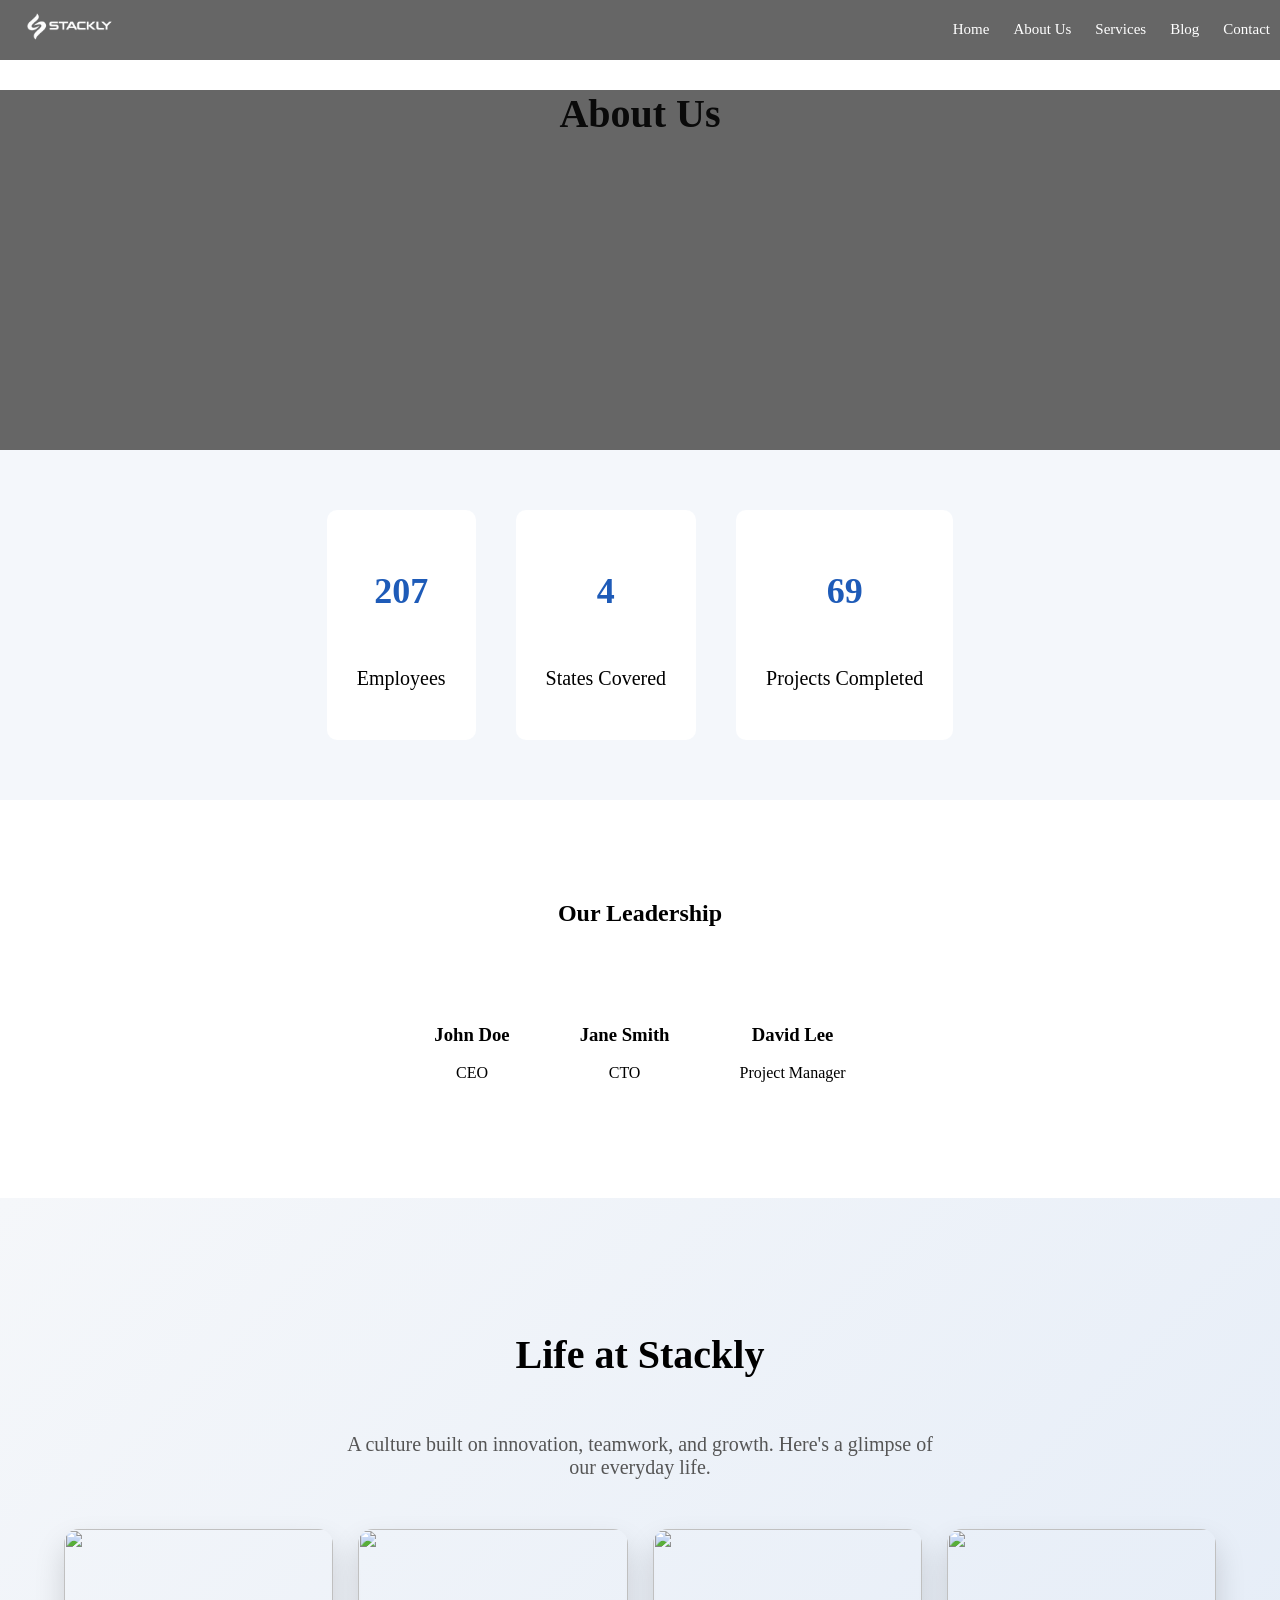
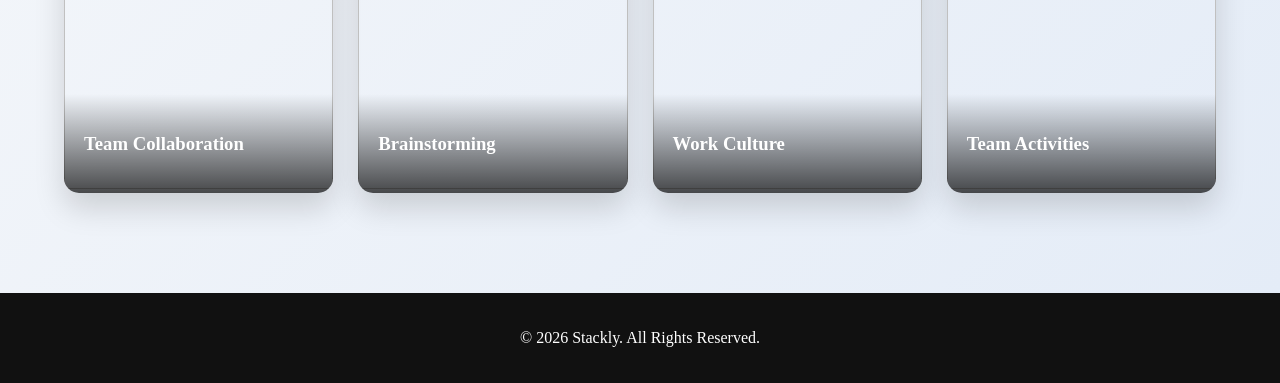
==== about.html @ 76c03afe "first commit" ====
<!DOCTYPE html>
<html lang="en">
<head>
  <meta charset="UTF-8">
  <meta name="viewport" content="width=device-width, initial-scale=1.0">
  <title>About Us - Stackly</title>

  <link rel="stylesheet" href="style.css">

  <!-- Font Awesome -->
  <link rel="stylesheet" href="https://cdnjs.cloudflare.com/ajax/libs/font-awesome/6.5.0/css/all.min.css">
</head>

<body>

<!-- NAVBAR (SAME AS HOME) -->
<section class="sub-header">
  <nav>
    <a href="index.html"><img src="ChatGPT Image Apr 21, 2026, 11_18_42 AM.png"></a>

    <div class="nav-links">
      <ul>
        <li><a href="index.html">Home</a></li>
        <li><a href="about.html" class="active">About Us</a></li>
        <li><a href="services.html">Services</a></li>
        <li><a href="blog.html">Blog</a></li>
        <li><a href="contact.html">Contact</a></li>
      </ul>
    </div>
  </nav>
   <h1>About Us</h1>

 
</section>


<!-- ABOUT CONTENT -->
 <!-- STATS SECTION -->
<section class="about-stats-section">
  <div class="container stats-grid">
    

    <div class="stat-box">
      <h2 class="counter" data-target="300">0</h2>
      <p>Employees</p>
    </div>

    <div class="stat-box">
      <h2 class="counter" data-target="5">0</h2>
      <p>States Covered</p>
    </div>

    <div class="stat-box">
      <h2 class="counter" data-target="100">0</h2>
      <p>Projects Completed</p>
    </div>

  </div>
</section>

<!-- TEAM SECTION -->
<section class="team-section">
  <h2>Our Leadership</h2>

  <div class="team-grid">

    <div class="team-card">
      <img src="https://picsum.photos/200" alt="">
      <h3>John Doe</h3>
      <p>CEO</p>
    </div>

    <div class="team-card">
      <img src="https://picsum.photos/201" alt="">
      <h3>Jane Smith</h3>
      <p>CTO</p>
    </div>

    <div class="team-card">
      <img src="https://picsum.photos/202" alt="">
      <h3>David Lee</h3>
      <p>Project Manager</p>
    </div>

  </div>
</section>
<!-- PREMIUM LIFE AT STACKLY -->
<section class="life-section">
  <div class="container">

    <h2 class="animate">Life at Stackly</h2>
    <p class="life-subtext animate">
      A culture built on innovation, teamwork, and growth. Here's a glimpse of our everyday life.
    </p>

    <div class="life-gallery">

      <div class="life-card animate">
        <img src="https://images.unsplash.com/photo-1521737604893-d14cc237f11d" onclick="openLightbox(this)">
        <div class="overlay">
          <h3>Team Collaboration</h3>
        </div>
      </div>

      <div class="life-card animate">
        <img src="https://images.unsplash.com/photo-1552664730-d307ca884978" onclick="openLightbox(this)">
        <div class="overlay">
          <h3>Brainstorming</h3>
        </div>
      </div>

      <div class="life-card animate">
        <img src="https://images.unsplash.com/photo-1519389950473-47ba0277781c" onclick="openLightbox(this)">
        <div class="overlay">
          <h3>Work Culture</h3>
        </div>
      </div>

      <div class="life-card animate">
        <img src="https://images.unsplash.com/photo-1522202176988-66273c2fd55f" onclick="openLightbox(this)">
        <div class="overlay">
          <h3>Team Activities</h3>
        </div>
      </div>

    </div>

  </div>
</section>

<!-- LIGHTBOX -->
<div id="lightbox">
  <span onclick="closeLightbox()">×</span>
  <img id="lightbox-img">
</div>


<!-- FOOTER -->
<section class="footer">
  <p>© 2026 Stackly. All Rights Reserved.</p>
</section>

<script src="script.js"></script>

</body>
</html>
---- style.css ----
body{
 margin: 0;
 padding: 0;
overflow-x: hidden;
}

.header{
    height: 100vh;
    width: 100%;
    background-image: url(https://images.unsplash.com/photo-1762163516269-3c143e04175c?w=600&auto=format&fit=crop&q=60&ixlib=rb-4.1.0&ixid=M3wxMjA3fDB8MHxzZWFyY2h8MTh8fGl0JTIwc29sdXRpb25zfGVufDB8fDB8fHww);
    background-position: center;
    background-size: cover;
   
  padding-top: 80px; /* adjust based on navbar height */
}
    /* position: sticky; */

nav {
  position: fixed;
  top: 0;
  left: 0;
  width: 100%;
  z-index: 1000;

  display: flex;
  justify-content: space-between;
  align-items: center;

  padding: 15px 0%;   /* smaller */
  height: 30px;       /* fixed medium height */

  background: rgba(0, 0, 0, 0.6);
  backdrop-filter: blur(10px);
}
 
nav img{
    width: 140px;
}
.nav-links {
  display: flex;
  justify-content: flex-end;
}


.nav-links ul li {
    list-style: none;
    display: inline-block;
    padding: 5px 10px;
    /* position: sticky; */

}

.nav-links ul li a {
 color: white;
 text-decoration: none;
 font-size: 15px;
}
.nav-links ul li a {
  color: #fff;
}

.nav-links ul li::after{
    content: '';
    width: 0%;
    height:2px ;
    background: #f44336;
    display: block;
    margin: auto;
    transition: 0.5s;
}
.nav-links ul li:hover::after{
    width: 100%;

}
.text-box{
    width: 70%;
    color: white;
    position: absolute;
    top: 50%;
    left: 17%;
    transform: translate((-50%,-50%));
    text-align: center;
}
.text-box h1 {
    font-size: 55px;
}
.text-box p {
    margin: 10px 0 40px;
    font-size: 15px;
    color: white;
}
.hero-btn{
    display: inline-block;
    text-decoration: none;
    color: #fff;
    border: 1px solid white;
    padding: 12px 34px;
    font-size: 15px;
    background: transparent;
    position: relative;
    cursor: pointer;
}
.hero-btn:hover{
 border: 1px solid #b65f59 ;
 background: #a5996b;
 transition: 1s;
}
/* MOBILE NAVBAR */
@media (max-width: 768px) {

  nav {
    padding: 10px 20px;
  }

  nav img {
    width: 140px;
  }

  .nav-links {
    position: absolute;
    background: #111;
    height: 100vh;
    width: 200px;
    top: 0;
    right: -200px; /* hidden by default */
    text-align: left;
    z-index: 1000;
    transition: 0.5s;
  }

  .nav-links ul {
    padding: 30px;
  }

  .nav-links ul li {
    display: block;
    margin: 15px 0;
  }

  .nav-links ul li a {
    font-size: 16px;
    color: #fff;
  }

  /* Dark mode button fix */
  #darkModeToggle {
    margin-top: 10px;
  }
}
 



/* ---------------next part----------  */
/* SECTION */
.competencies {
  padding: 80px 0;
  background: #f5f7fa;
  text-align: center;
}

/* CONTAINER */
.container {
  width: 90%;
  margin: auto;
}

/* HEADING */
.competencies h2 {
  font-size: 36px;
  font-weight: 700;
  color: #222;
  margin-bottom: 50px;
}

.competencies h2 span {
  color: #1e5bb8;
}

/* GRID */
.card-wrapper {
  display: grid;
  grid-template-columns: repeat(6, 1fr);
  gap: 25px;
}

/* CARD */
.card {
  background: #8ea9bc;
  padding: 40px 20px;
  border-radius: 6px;
  text-align: center;
  transition: 0.3s;
  box-shadow: 0 4px 10px rgba(0,0,0,0.08);
}

/* ICON */
.card img {
  width: 80px;
  height: 80px;
  margin-bottom: 20px;
}

/* TEXT */
.card p {
  font-size: 16px;
  font-weight: 600;
  color: #333;
  line-height: 1.5;
}

/* HOVER EFFECT */
.card:hover {
  transform: translateY(-8px);
  background: #2b78a5;
}

.container p {
    margin-top: 55px;
    /* padding: 15px; */
    font-size: 20px;

}

.icon {
  width: 100px;
  height: 100px;
  background: #99c5dd;
  border-radius: 50%;
  display: flex;
  align-items: center;
  justify-content: center;
  margin: 0 auto 20px;
}

.icon i {
  font-size: 40px;
  color: #fff;
}


/*------------- Media---------- */

/* Large Tablets (≤1200px) */
@media (max-width: 1200px) {
  .card-wrapper {
    grid-template-columns: repeat(4, 1fr);
  }
}

/* Tablets (≤992px) */
@media (max-width: 992px) {
  .card-wrapper {
    grid-template-columns: repeat(3, 1fr);
  }

  .competencies h2 {
    font-size: 30px;
  }
}

/* Small Tablets / Large Phones (≤768px) */
@media (max-width: 768px) {
  .card-wrapper {
    grid-template-columns: repeat(2, 1fr);
  }

  .card {
    padding: 30px 15px;
  }

  .icon {
    width: 80px;
    height: 80px;
  }

  .icon i {
    font-size: 30px;
  }
}

/* Mobile (≤480px) */
@media (max-width: 480px) {
  .card-wrapper {
    grid-template-columns: 1fr;
  }

  .competencies {
    padding: 50px 0;
  }

  .competencies h2 {
    font-size: 24px;
  }

  .card p {
    font-size: 14px;
  }
}

/*-------- Topographical-------- */
  .topographical {
  padding: 80px 0;
  background: #f4f7fb;
  overflow-x: hidden; /* PREVENT RIGHT SPACE */
}

.topo-flex {
  display: flex;
  align-items: center;
  justify-content: space-between;
  gap: 40px;
}

/* LEFT TEXT */
.topo-text {
  flex: 1;
}

.topo-text h2 {
  font-size: 36px;
  margin-bottom: 20px;
}

.topo-text p {
  font-size: 16px;
  line-height: 1.7;
  margin-bottom: 15px;
}

/* RIGHT IMAGE */
.topo-image {
  flex: 1;
  display: flex;
  justify-content: center;
}

/* IMPORTANT FIX */
.topo-image img {
  width: 100%;
  max-width: 450px; /* LIMIT SIZE */
  height: auto;
  display: block;
  border-radius: 10px;
}


/* Tablet (≤992px) */
@media (max-width: 992px) {
  .topo-flex {
    flex-direction: column;
    text-align: center;
  }

  .topo-text {
    width: 100%;
  }

  .topo-image {
    width: 100%;
    height: 300px;
  }

  .topo-image img {
    width: 100%;
    height: 100%;
    object-fit: contain;
  }
}

/* Mobile (≤768px) */
@media (max-width: 768px) {
  .topographical {
    padding: 50px 0;
  }

  .topo-text h2 {
    font-size: 28px;
  }

  .topo-text p {
    font-size: 14px;
    line-height: 1.6;
  }

  .topo-image {
    height: 250px;
  }
}

/* Small Mobile (≤480px) */
@media (max-width: 480px) {
  .topo-text h2 {
    font-size: 24px;
  }
}


/* ///////////////// */

/* -------About us ----------css  */
/* SUB HEADER */

.sub-header {
  height: 40vh;
  background: linear-gradient(rgba(0,0,0,0.6), rgba(0,0,0,0.6)),
              url('images/banner.jpg');
  background-size: cover;
  color: #fff;
  text-align: center;
}

.sub-header h1 {

  color: #0a0a0a;
  margin-top: 90px;
  font-size: 40px;
}

/* ABOUT PAGE */
.about-page {
  padding: 80px 0;
}

.about-flex {
  display: flex;
  gap: 50px;
  align-items: center;
}

.about-text {
  flex: 1;
}

.about-text h2 {
  font-size: 32px;
  margin-bottom: 20px;
}

.about-text p {
  line-height: 1.8;
  margin-bottom: 15px;
}

.about-image {
  flex: 1;
}

.about-image img {
  width: 100%;
}

/* STATS */
.about-stats-section {
  padding: 60px 0;
  background: #f4f7fb;
  text-align: center;
}

.stats-grid {
  display: flex;
  justify-content: center;
  gap: 40px;
}

.stat-box {
  background: #fff;
  padding: 30px;
  border-radius: 10px;
  transition: 0.3s;
}

.stat-box:hover {
  transform: translateY(-10px);
}

.stat-box h2 {
  font-size: 36px;
  color: #1e5bb8;
}

/* TEAM */
.team-section {
  padding: 80px 0;
  text-align: center;
}

.team-grid {
  display: flex;
  justify-content: center;
  gap: 30px;
  margin-top: 40px;
}

.team-card {
  background: #fff;
  padding: 20px;
  border-radius: 10px;
  transition: 0.3s;
}

.team-card img {
  width: 120px;
  border-radius: 50%;
}

.team-card:hover {
  transform: translateY(-10px);
}
/* ===== DARK MODE FIX FOR ABOUT PAGE ===== */

.dark-mode .about-page,
.dark-mode .about-stats-section,
.dark-mode .team-section {
  background: #121212;
  color: #ffffff;
}

/* Cards */
.dark-mode .stat-box,
.dark-mode .team-card {
  background: #1e1e1e;
  color: #ffffff;
}

/* Text fix */
.dark-mode .about-text p,
.dark-mode .team-card p {
  color: #ccc;
}

/* Headings */
.dark-mode h1,
.dark-mode h2,
.dark-mode h3 {
  color: #ffffff;
}

/* ===== PREMIUM LIFE SECTION ===== */
.life-section {
  padding: 100px 0;
  background: linear-gradient(135deg, #f5f7fa, #e4ecf7);
  text-align: center;
}

.life-section h2 {
  font-size: 40px;
  margin-bottom: 10px;
}

.life-subtext {
  max-width: 600px;
  margin: auto;
  color: #555;
  margin-bottom: 50px;
}

/* GRID */
.life-gallery {
  display: grid;
  grid-template-columns: repeat(4, 1fr);
  gap: 25px;
}

/* CARD */
.life-card {
  position: relative;
  overflow: hidden;
  border-radius: 15px;
  cursor: pointer;
  box-shadow: 0 15px 30px rgba(0,0,0,0.15);
}

/* IMAGE */
.life-card img {
  width: 100%;
  height: 260px;
  object-fit: cover;
  transition: 0.5s ease;
}

/* HOVER ZOOM */
.life-card:hover img {
  transform: scale(1.15);
}

/* OVERLAY */
.overlay {
  position: absolute;
  bottom: 0;
  width: 100%;
  padding: 20px;
  background: linear-gradient(transparent, rgba(0,0,0,0.7));
  color: #fff;
  text-align: left;
}

/* LIGHTBOX */
#lightbox {
  position: fixed;
  top: 0;
  left: 0;
  width: 100%;
  height: 100%;
  background: rgba(0,0,0,0.9);
  display: none;
  justify-content: center;
  align-items: center;
  z-index: 999;
}

#lightbox img {
  max-width: 90%;
  max-height: 80%;
  border-radius: 10px;
}

#lightbox span {
  position: absolute;
  top: 30px;
  right: 40px;
  font-size: 40px;
  color: white;
  cursor: pointer;
}

/* RESPONSIVE */
@media (max-width: 992px) {
  .life-gallery {
    grid-template-columns: repeat(2, 1fr);
  }
}

@media (max-width: 576px) {
  .life-gallery {
    grid-template-columns: 1fr;
  }
}

/* DARK MODE */
.dark-mode .life-section {
  background: #121212;
}

.dark-mode .life-subtext {
  color: #ccc;
}

/* RESPONSIVE */
@media (max-width: 768px) {
  .stats-grid,
  .team-grid {
    flex-direction: column;
  }
}


/*------------- FOOTER ----------*/
.footer {
  background: #111;
  color: #fff;
  text-align: center;
  padding: 20px;
}
/* Tablet (≤992px) */
@media (max-width: 992px) {
  .about-flex {
    flex-direction: column;
    text-align: center;
  }

  .about-text {
    width: 100%;
  }

  .about-image {
    width: 100%;
  }

  .about-image img {
    width: 100%;
    height: auto;
  }
}

/* Mobile (≤768px) */
@media (max-width: 768px) {
  .about {
    padding: 50px 0;
  }

  .about-text h2 {
    font-size: 28px;
  }

  .about-text p {
    font-size: 14px;
    line-height: 1.6;
  }
}

/* Small Mobile (≤480px) */
@media (max-width: 480px) {
  .about-text h2 {
    font-size: 24px;
  }

  .about-text p {
    font-size: 13px;
  }
}


/* services */

/* SECTION BACKGROUND */
.services-advanced {
  padding: 100px 0;
  background: radial-gradient(circle at top, #1e3c72, #0f2027);
  color: #fff;
  text-align: center;
}

/* TITLES */
.section-title {
  font-size: 40px;
  margin-bottom: 10px;
}

.section-title span {
  color: #00e5ff;
}

.section-subtitle {
  margin-bottom: 60px;
  font-size: 16px;
  opacity: 0.8;
}

/* GRID */
.services-grid-advanced {
  display: grid;
  grid-template-columns: repeat(3, 1fr);
  gap: 30px;
}

/* CARD */
.service-box {
  background: rgba(255, 255, 255, 0.08);
  padding: 40px 25px;
  border-radius: 15px;
  position: relative;
  overflow: hidden;
  transition: 0.4s;
  backdrop-filter: blur(12px);
  box-shadow: 0 15px 35px rgba(0,0,0,0.3);
}

/* GLOW EFFECT */
.service-box::before {
  content: "";
  position: absolute;
  width: 150%;
  height: 150%;
  background: linear-gradient(45deg, transparent, rgba(0,229,255,0.3), transparent);
  top: -50%;
  left: -50%;
  transform: rotate(25deg);
  opacity: 0;
  transition: 0.5s;
}

/* HOVER EFFECT */
.service-box:hover::before {
  opacity: 1;
}

.service-box:hover {
  transform: translateY(-12px) scale(1.04);
}

/* ICON CIRCLE */
.icon-box {
  width: 80px;
  height: 80px;
  background: linear-gradient(135deg, #00e5ff, #0077ff);
  border-radius: 50%;
  display: flex;
  align-items: center;
  justify-content: center;
  margin: 0 auto 20px;
  box-shadow: 0 10px 25px rgba(0,229,255,0.4);
}

.icon-box i {
  font-size: 30px;
  color: #fff;
}

/* TEXT */
.service-box h3 {
  margin-bottom: 15px;
  font-size: 20px;
}

.service-box p {
  font-size: 14px;
  line-height: 1.6;
  opacity: 0.9;
}

.service-box:nth-child(1) { transition-delay: 0.1s; }
.service-box:nth-child(2) { transition-delay: 0.2s; }
.service-box:nth-child(3) { transition-delay: 0.3s; }
.service-box:nth-child(4) { transition-delay: 0.4s; }
.service-box:nth-child(5) { transition-delay: 0.5s; }
.service-box:nth-child(6) { transition-delay: 0.6s; }
/* Tablet (≤992px) */
@media (max-width: 992px) {

  .services-grid-advanced {
    grid-template-columns: repeat(2, 1fr);
    gap: 20px;
  }

  .service-box {
    padding: 30px 20px;
  }

  .section-title {
    font-size: 30px;
  }
}





/*---------- Contact ---------*/
/* MAIN GRID */
.contact-grid {
  display: grid;
  grid-template-columns: 1fr 1fr;
  gap: 40px;
  padding: 80px 0;
}

/* MAP */
.contact-map iframe {
  width: 100%;
  height: 500px;
  border: none;
  border-radius: 10px;
}

/* RIGHT SIDE */
.contact-right h2 {
  margin: 30px 0;
  font-size: 22px;
  text-align: center;
}

/* INFO CARDS */
.contact-cards {
  display: flex;
  gap: 20px;
  margin-bottom: 20px;
}

.info-card {
  flex: 1;
  background: #f4f4f4;
  padding: 25px;
  text-align: center;
  border-radius: 12px;
}

.info-card i {
  font-size: 24px;
  margin-bottom: 10px;
  color: #ff6fa5;
}

/* FORM */
.modern-form {
  display: grid;
  grid-template-columns: 1fr 1fr;
  gap: 20px;
}

/* LEFT INPUTS */
.form-left {
  display: flex;
  flex-direction: column;
  gap: 15px;
}

/* RIGHT TEXTAREA */
.form-right textarea {
  width: 100%;
  height: 100%;
  min-height: 150px;
  padding: 15px;
  border-radius: 25px;
  border: 1px solid #ccc;
}

/* INPUT STYLE */
.modern-form input {
  padding: 15px;
  border-radius: 25px;
  border: 1px solid #ccc;
}

/* BUTTON */
.modern-form button {
  grid-column: span 2;
  padding: 15px;
  border-radius: 25px;
  border: none;
  background: #2a5bd7;
  color: #fff;
  font-size: 16px;
  cursor: pointer;
}

.modern-form button:hover {
  background: #1d47b8;
}

/* SUCCESS MESSAGE */
#successMsg {
  color: green;
  text-align: center;
  margin-top: 10px;
}

@media (max-width: 992px) {
  .contact-grid {
    grid-template-columns: 1fr;
  }

  .modern-form {
    grid-template-columns: 1fr;
  }

  .modern-form button {
    grid-column: span 1;
  }
}


/* darkmode */
#darkModeToggle {
  background: none;
  border: none;
  font-size: 20px;
  cursor: pointer;
  margin-left: 15px;
}
.dark-mode h1,
.dark-mode h2,
.dark-mode h3,
.dark-mode p,
.dark-mode a {
  color: #ffffff;
}

/* Smooth transition */
body {
  transition: 0.3s;
}

/* DARK MODE */
.dark-mode {
  background: #121212;
  color: #ffffff;
}

/* Navbar */
.dark-mode nav {
  background: #0a0a0a !important;
}

/* Cards */
.dark-mode .card,
.dark-mode .service-box,
.dark-mode .info-card {
  background: #1e1e1e;
  color: #fff;
}

/* Sections */
.dark-mode .services-advanced,
.dark-mode .competencies,
.dark-mode .topographical {
  background: #121212;
}

/* Inputs */
.dark-mode input,
.dark-mode textarea {
  background: #1e1e1e;
  color: #fff;
  border: 1px solid #444;
}

/* Buttons */
.dark-mode button {
  background: #333;
  color: #fff;
}

 .empty-blog{
    display: flex;
    align-content: center;
    justify-content: center;
    /* font-size: 20px; */
    gap: 20px;
      background: #a8bad5;
      flex-direction: column;

 }

 /* TITLE */
.empty-blog h2 {
  font-size: 36px;
  color: #222;
}

/* TEXT */
.empty-blog p {
  color: #666;
}

/* BUTTON */
.home-btn {
  padding: 12px 25px;
  background: #1e5bb8;
  color: #fff;
  text-decoration: none;
  border-radius: 6px;
  transition: 0.3s;
}

.home-btn:hover {
  background: #163f85;
}


/* add animation */
/* INITIAL STATE */
 


/* fix for  */
/* INITIAL STATE */
.animate {
  opacity: 0;
  transform: translateY(40px);
  transition: all 0.6s ease;
}

/* SHOW */
.animate.show {
  opacity: 1;
  transform: translateY(0);
}


/* nav bar mobile support  */

@media (max-width: 768px) {

  nav {
    padding: 10px 20px;
    height: auto;
  }

  .nav-links ul {
    display: block;
  }

  .nav-links ul li {
    display: block;
    margin: 10px 0;
  }

  #darkModeToggle {
    display: block;
    margin-top: 15px;
  }
}

/* HERO TEXT (Very important) */

@media (max-width: 768px) {

  .text-box {
    width: 90%;
    left: 50%;
    transform: translate(-50%, -50%);
  }

  .text-box h1 {
    font-size: 28px;
  }

  .text-box p {
    font-size: 14px;
  }
}

/* TOPGRAPHICAL (Better stacking) */
@media (max-width: 768px) {

  .topo-flex {
    flex-direction: column;
    gap: 30px;
  }

  .topo-image img {
    max-width: 100%;
  }
}

/* SERVICES (Missing mobile support) */
@media (max-width: 768px) {

  .services-grid-advanced {
    grid-template-columns: 1fr;
  }

  .section-title {
    font-size: 26px;
  }

  .section-subtitle {
    font-size: 14px;
  }
}

/* FOOTER (IMPORTANT — you missed this) */
.footer-grid {
  display: grid;
  grid-template-columns: repeat(4, 1fr);
  gap: 30px;
}

.footer-col ul {
  list-style: none;
  padding: 0;
}

.footer-col ul li {
  margin: 8px 0;
}

.footer-col ul li a {
  color: #ccc;
  text-decoration: none;
}

/* Tablet */
@media (max-width: 992px) {
  .footer-grid {
    grid-template-columns: repeat(2, 1fr);
    text-align: center;
  }
}

/* Mobile */
@media (max-width: 576px) {
  .footer-grid {
    grid-template-columns: 1fr;
  }
}

/* ✅ 6. GENERAL SMALL SCREEN FIX (extra polish) */
@media (max-width: 480px) {

  .container {
    width: 95%;
  }

  h1, h2 {
    line-height: 1.3;
  }

  p {
    font-size: 14px;
  }
}

/* ADD CSS (Hamburger + Slide Menu) for mobile  */
/* HAMBURGER ICON */
#menuOpen {
  display: none;
  font-size: 24px;
  color: #fff;
  cursor: pointer;
}

/* CLOSE ICON */
#menuClose {
  display: none;
  font-size: 24px;
  color: #fff;
  cursor: pointer;
  position: absolute;
  top: 20px;
  right: 20px;
}

/* MOBILE */
@media (max-width: 768px) {

  #menuOpen {
    display: block;
  }

  #menuClose {
    display: block;
  }

  .nav-links {
    position: fixed;
    background: #111;
    height: 100vh;
    width: 250px;
    top: 0;
    right: -250px; /* hidden */
    transition: 0.4s ease;
    padding-top: 60px;
  }

  .nav-links ul {
    display: block;
    padding: 20px;
  }

  .nav-links ul li {
    margin: 15px 0;
  }
}
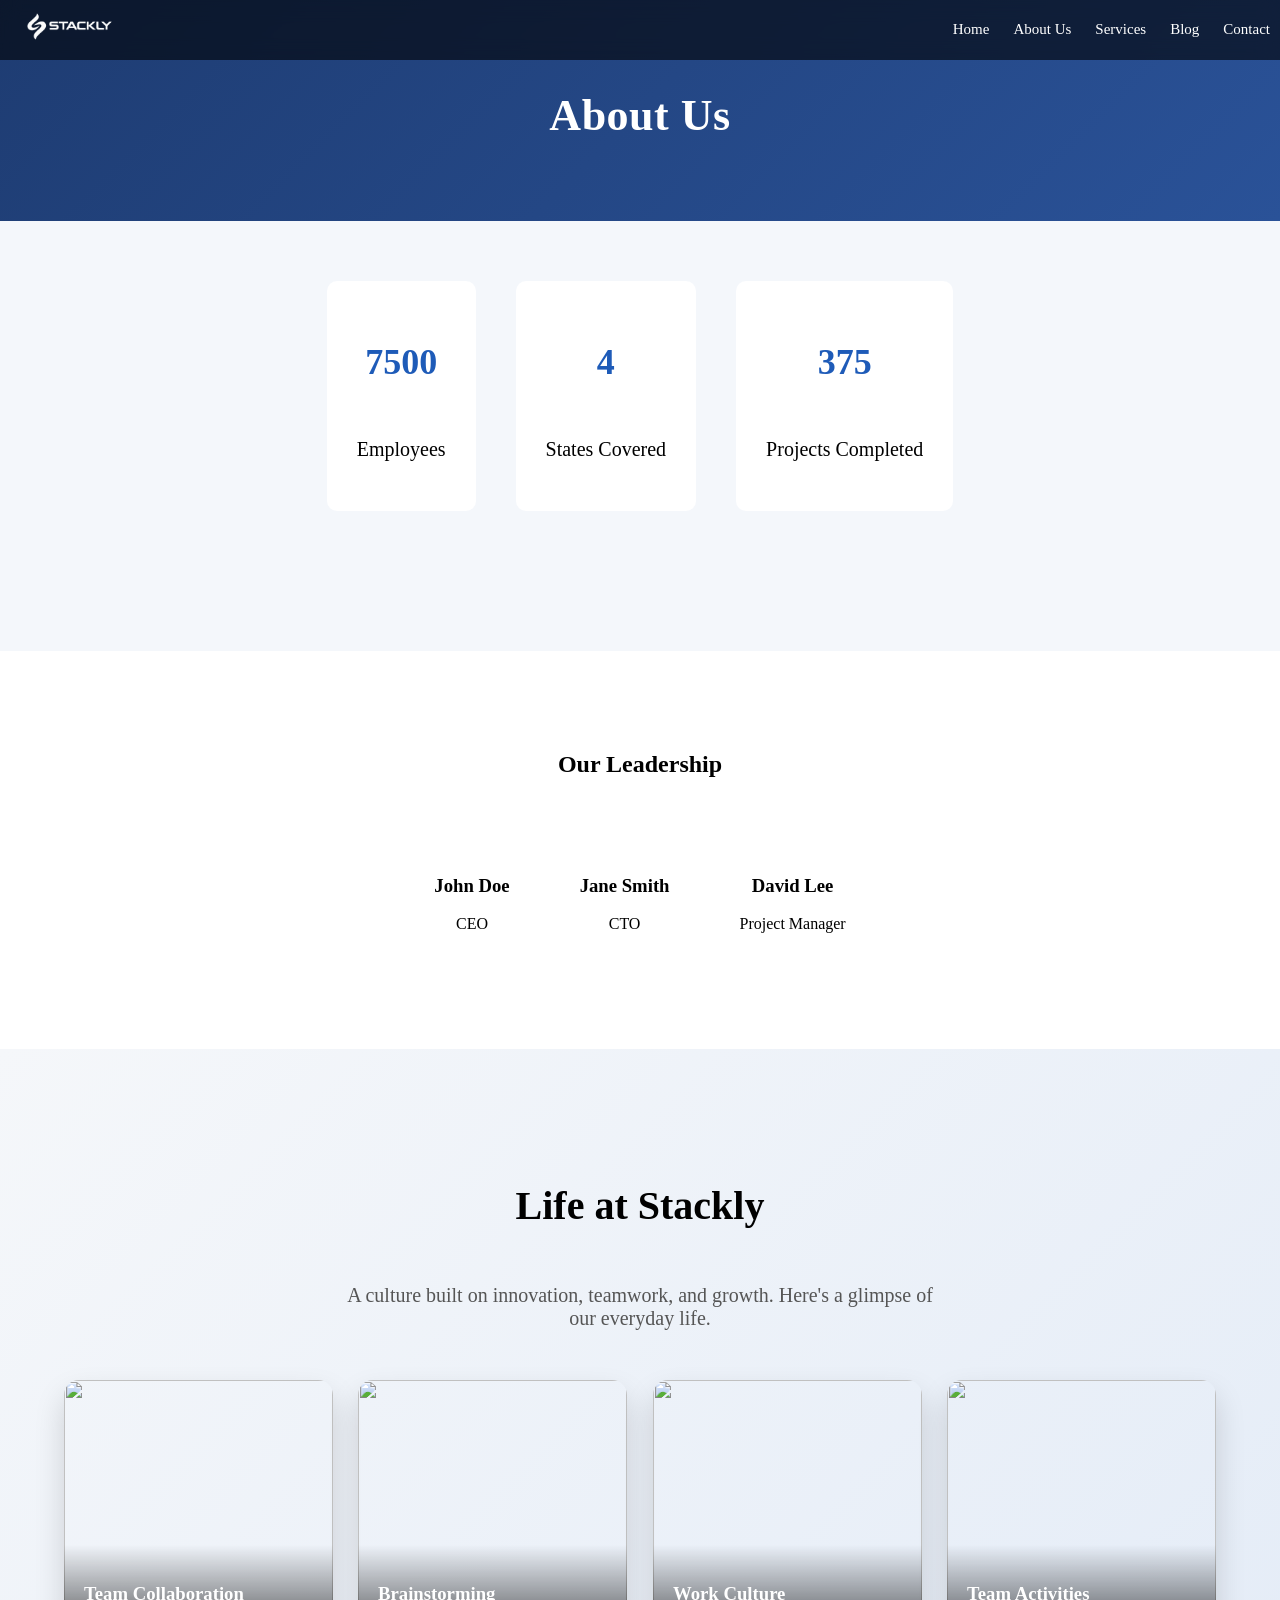
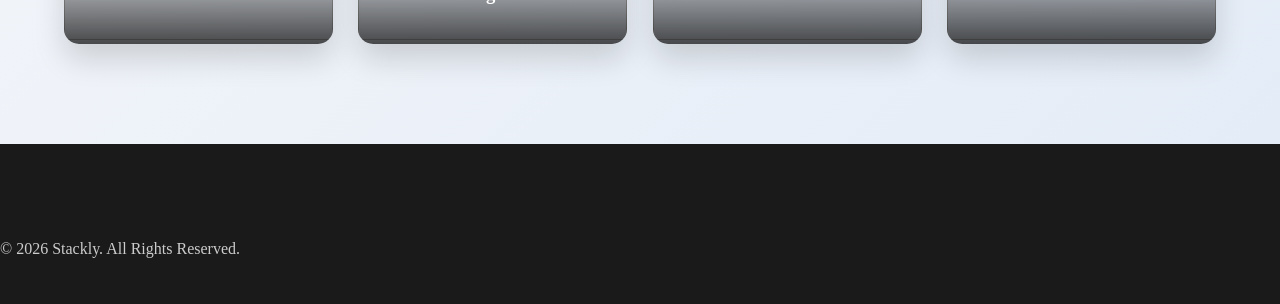
==== commit 63929dec: "Added new sections bug fix" ====
--- a/about.html
+++ b/about.html
@@ -9,28 +9,30 @@
 
   <!-- Font Awesome -->
   <link rel="stylesheet" href="https://cdnjs.cloudflare.com/ajax/libs/font-awesome/6.5.0/css/all.min.css">
+
+
 </head>
 
 <body>
 
-<!-- NAVBAR (SAME AS HOME) -->
-<section class="sub-header">
-  <nav>
-    <a href="index.html"><img src="ChatGPT Image Apr 21, 2026, 11_18_42 AM.png"></a>
+<nav>
+  <a href="index.html"><img src="logo.png" alt="Stackly IT Solutions Logo"></a>
 
-    <div class="nav-links">
-      <ul>
-        <li><a href="index.html">Home</a></li>
-        <li><a href="about.html" class="active">About Us</a></li>
-        <li><a href="services.html">Services</a></li>
-        <li><a href="blog.html">Blog</a></li>
-        <li><a href="contact.html">Contact</a></li>
-      </ul>
-    </div>
-  </nav>
-   <h1>About Us</h1>
+  <div class="nav-links">
+    <ul>
+      <li><a href="index.html">Home</a></li>
+      <li><a href="about.html" class="active">About Us</a></li>
+      <li><a href="services.html">Services</a></li>
+      <li><a href="blog.html">Blog</a></li>
+      <li><a href="contact.html">Contact</a></li>
+    </ul>
+  </div>
+</nav>
 
- 
+<section class="page-hero">
+  <div class="container">
+    <h1>About Us</h1>
+  </div>
 </section>
 
 
@@ -41,7 +43,7 @@
     
 
     <div class="stat-box">
-      <h2 class="counter" data-target="300">0</h2>
+      <h2 class="counter" data-target="10000">0</h2>
       <p>Employees</p>
     </div>
 
@@ -51,7 +53,7 @@
     </div>
 
     <div class="stat-box">
-      <h2 class="counter" data-target="100">0</h2>
+      <h2 class="counter" data-target="500">0</h2>
       <p>Projects Completed</p>
     </div>
 
@@ -96,28 +98,28 @@
     <div class="life-gallery">
 
       <div class="life-card animate">
-        <img src="https://images.unsplash.com/photo-1521737604893-d14cc237f11d" onclick="openLightbox(this)">
+        <img loading="lazy" src="https://images.unsplash.com/photo-1521737604893-d14cc237f11d" onclick="openLightbox(this)">
         <div class="overlay">
           <h3>Team Collaboration</h3>
         </div>
       </div>
 
       <div class="life-card animate">
-        <img src="https://images.unsplash.com/photo-1552664730-d307ca884978" onclick="openLightbox(this)">
+        <img loading="lazy" src="https://images.unsplash.com/photo-1552664730-d307ca884978" onclick="openLightbox(this)">
         <div class="overlay">
           <h3>Brainstorming</h3>
         </div>
       </div>
 
       <div class="life-card animate">
-        <img src="https://images.unsplash.com/photo-1519389950473-47ba0277781c" onclick="openLightbox(this)">
+        <img loading="lazy" src="https://images.unsplash.com/photo-1519389950473-47ba0277781c" onclick="openLightbox(this)">
         <div class="overlay">
           <h3>Work Culture</h3>
         </div>
       </div>
 
       <div class="life-card animate">
-        <img src="https://images.unsplash.com/photo-1522202176988-66273c2fd55f" onclick="openLightbox(this)">
+        <img loading="lazy" src="https://images.unsplash.com/photo-1522202176988-66273c2fd55f" onclick="openLightbox(this)">
         <div class="overlay">
           <h3>Team Activities</h3>
         </div>
--- a/style.css
+++ b/style.css
@@ -32,6 +32,11 @@
   background: rgba(0, 0, 0, 0.6);
   backdrop-filter: blur(10px);
 }
+
+/* Hide hamburger icons on desktop */
+#menuOpen, #menuClose {
+  display: none;
+}
  
 nav img{
     width: 140px;
@@ -41,13 +46,25 @@
   justify-content: flex-end;
 }
 
+/* Desktop styles */
+@media (min-width: 769px) {
+  .nav-links {
+    position: static;
+    height: auto;
+    width: auto;
+    background: transparent;
+    padding-top: 0;
+  }
+
+  #menuOpen, #menuClose {
+    display: none !important;
+  }
+}
 
 .nav-links ul li {
     list-style: none;
     display: inline-block;
     padding: 5px 10px;
-    /* position: sticky; */
-
 }
 
 .nav-links ul li a {
@@ -72,22 +89,72 @@
     width: 100%;
 
 }
+
+nav .nav-links ul li.login-btn::after {
+  display: none;
+}
+
+nav .nav-links ul li a[href="login.html"] {
+  background: linear-gradient(135deg, #ff7a18, #d61bba);
+  color: #fff;
+  padding: 10px 18px;
+  border-radius: 999px;
+  box-shadow: 0 12px 25px rgba(255, 122, 24, 0.24);
+  position: relative;
+  transition: transform 0.3s ease, box-shadow 0.3s ease, background 0.3s ease;
+  animation: loginGlow 3s ease-in-out infinite;
+}
+
+nav .nav-links ul li a[href="login.html"]:hover {
+  animation: loginJump 0.35s ease-out;
+  transform: translateY(-6px) scale(1.03);
+  box-shadow: 0 22px 35px rgba(255, 122, 24, 0.36);
+  background: linear-gradient(135deg, #ff9a35, #f354ab);
+}
+
+@keyframes loginGlow {
+  0%, 100% {
+    box-shadow: 0 12px 25px rgba(255, 122, 24, 0.24);
+  }
+  50% {
+    box-shadow: 0 18px 35px rgba(255, 122, 24, 0.34);
+    transform: translateY(-1px);
+  }
+}
+
+@keyframes loginJump {
+  0% {
+    transform: translateY(0) scale(1);
+  }
+  40% {
+    transform: translateY(-10px) scale(1.05);
+  }
+  70% {
+    transform: translateY(-4px) scale(1.02);
+  }
+  100% {
+    transform: translateY(-6px) scale(1.03);
+  }
+}
+
 .text-box{
-    width: 70%;
+    width: 80%;
     color: white;
     position: absolute;
     top: 50%;
-    left: 17%;
-    transform: translate((-50%,-50%));
+    left: 50%;
+    transform: translate(-50%, -50%);
     text-align: center;
 }
 .text-box h1 {
     font-size: 55px;
+    margin: 0 0 15px 0;
 }
 .text-box p {
     margin: 10px 0 40px;
     font-size: 15px;
     color: white;
+    line-height: 1.6;
 }
 .hero-btn{
     display: inline-block;
@@ -113,7 +180,26 @@
   }
 
   nav img {
-    width: 140px;
+    width: 120px;
+  }
+
+  /* Hamburger Menu Icon */
+  #menuOpen, #menuClose {
+    display: block !important;
+    color: white;
+    font-size: 24px;
+    cursor: pointer;
+    z-index: 1001;
+  }
+
+  #menuOpen {
+    margin-right: 20px;
+  }
+
+  #menuClose {
+    position: absolute;
+    top: 20px;
+    right: 20px;
   }
 
   .nav-links {
@@ -125,26 +211,82 @@
     right: -200px; /* hidden by default */
     text-align: left;
     z-index: 1000;
-    transition: 0.5s;
+    transition: 0.5s ease;
+    overflow-y: auto;
   }
 
   .nav-links ul {
-    padding: 30px;
+    padding: 80px 30px 30px;
+    margin: 0;
   }
 
   .nav-links ul li {
     display: block;
-    margin: 15px 0;
+    margin: 20px 0;
   }
 
   .nav-links ul li a {
     font-size: 16px;
     color: #fff;
+    display: block;
+  }
+
+  .nav-links ul li a[href="login.html"] {
+    margin-top: 20px;
   }
 
   /* Dark mode button fix */
   #darkModeToggle {
-    margin-top: 10px;
+    margin-top: 20px;
+    padding: 8px 15px;
+    background: linear-gradient(135deg, #ff7a18, #d61bba);
+    border: none;
+    border-radius: 20px;
+    cursor: pointer;
+    font-size: 16px;
+  }
+
+  /* Hero section mobile */
+  .text-box {
+    width: 90%;
+  }
+
+  .text-box h1 {
+    font-size: 32px;
+  }
+
+  .text-box p {
+    font-size: 14px;
+  }
+
+  .hero-btn {
+    font-size: 13px;
+    padding: 10px 25px;
+  }
+}
+
+@media (max-width: 480px) {
+  nav img {
+    width: 100px;
+  }
+
+  .text-box {
+    width: 90%;
+  }
+
+  .text-box h1 {
+    font-size: 24px;
+    margin: 0 0 10px 0;
+  }
+
+  .text-box p {
+    font-size: 13px;
+    margin: 10px 0 20px;
+  }
+
+  .hero-btn {
+    font-size: 12px;
+    padding: 8px 20px;
   }
 }
  
@@ -298,6 +440,316 @@
   }
 }
 
+/*-------- Why Choose Us Section -------- */
+.why-choose-us {
+  padding: 100px 0;
+  background: linear-gradient(135deg, #f5f7fa 0%, #e8eef7 100%);
+  text-align: center;
+}
+
+.why-choose-us h2 {
+  font-size: 40px;
+  font-weight: 700;
+  color: #222;
+  margin-bottom: 60px;
+}
+
+.why-choose-us h2 span {
+  color: #ff7a18;
+  position: relative;
+  display: inline-block;
+}
+
+.why-choose-us h2 span::after {
+  content: '';
+  position: absolute;
+  bottom: -5px;
+  left: 0;
+  right: 0;
+  height: 3px;
+  background: linear-gradient(90deg, #ff7a18, #d61bba);
+  border-radius: 2px;
+}
+
+/* Stats Grid */
+.stats-grid {
+  display: grid;
+  grid-template-columns: repeat(4, 1fr);
+  gap: 30px;
+  margin-bottom: 80px;
+}
+
+.stat-card {
+  background: #fff;
+  padding: 40px 25px;
+  border-radius: 12px;
+  box-shadow: 0 5px 20px rgba(0, 0, 0, 0.08);
+  transition: all 0.4s cubic-bezier(0.175, 0.885, 0.32, 1.275);
+  position: relative;
+  overflow: hidden;
+}
+
+.stat-card::before {
+  content: '';
+  position: absolute;
+  top: 0;
+  left: 0;
+  right: 0;
+  height: 4px;
+  background: linear-gradient(90deg, #ff7a18, #d61bba);
+  transform: scaleX(0);
+  transform-origin: left;
+  transition: transform 0.4s ease;
+}
+
+.stat-card:hover::before {
+  transform: scaleX(1);
+}
+
+.stat-card:hover {
+  transform: translateY(-15px);
+  box-shadow: 0 15px 40px rgba(255, 122, 24, 0.2);
+}
+
+.stat-icon {
+  width: 80px;
+  height: 80px;
+  background: linear-gradient(135deg, #ff7a18, #d61bba);
+  border-radius: 50%;
+  display: flex;
+  align-items: center;
+  justify-content: center;
+  margin: 0 auto 20px;
+  font-size: 35px;
+  color: #fff;
+  transition: 0.3s;
+}
+
+.stat-card:hover .stat-icon {
+  transform: scale(1.1) rotate(360deg);
+  transition: transform 0.6s ease;
+}
+
+.stat-content h3 {
+  font-size: 42px;
+  font-weight: 700;
+  color: #ff7a18;
+  margin: 15px 0 10px;
+}
+
+.stat-content h3 .counter {
+  font-weight: 700;
+}
+
+.stat-content p {
+  font-size: 18px;
+  font-weight: 600;
+  color: #333;
+  margin: 5px 0;
+}
+
+.stat-desc {
+  font-size: 14px !important;
+  color: #999 !important;
+  font-weight: 400 !important;
+}
+
+/* Features Grid */
+.features-grid {
+  display: grid;
+  grid-template-columns: repeat(4, 1fr);
+  gap: 25px;
+  margin-top: 60px;
+}
+
+.feature-item {
+  background: rgba(255, 255, 255, 0.8);
+  padding: 30px 20px;
+  border-radius: 10px;
+  text-align: center;
+  transition: all 0.3s ease;
+  border: 2px solid transparent;
+}
+
+.feature-item:hover {
+  background: #fff;
+  border-color: #ff7a18;
+  transform: translateY(-8px);
+  box-shadow: 0 10px 30px rgba(255, 122, 24, 0.15);
+}
+
+.feature-icon {
+  width: 60px;
+  height: 60px;
+  background: linear-gradient(135deg, #ff7a18, #d61bba);
+  border-radius: 50%;
+  display: flex;
+  align-items: center;
+  justify-content: center;
+  margin: 0 auto 15px;
+  font-size: 28px;
+  color: #fff;
+  transition: 0.3s;
+}
+
+.feature-item:hover .feature-icon {
+  transform: scale(1.15) rotate(-10deg);
+}
+
+.feature-item h4 {
+  font-size: 18px;
+  font-weight: 600;
+  color: #333;
+  margin: 10px 0;
+}
+
+.feature-item p {
+  font-size: 14px;
+  color: #999;
+  margin: 0;
+}
+
+/* Animations */
+@keyframes slideUp {
+  from {
+    opacity: 0;
+    transform: translateY(30px);
+  }
+  to {
+    opacity: 1;
+    transform: translateY(0);
+  }
+}
+
+.why-choose-us .animate {
+  opacity: 0;
+}
+
+.why-choose-us .animate.show {
+  animation: slideUp 0.6s ease forwards;
+}
+
+.why-choose-us .stat-card.show {
+  animation-delay: 0.1s;
+}
+
+.why-choose-us .stat-card:nth-child(2).show {
+  animation-delay: 0.2s;
+}
+
+.why-choose-us .stat-card:nth-child(3).show {
+  animation-delay: 0.3s;
+}
+
+.why-choose-us .stat-card:nth-child(4).show {
+  animation-delay: 0.4s;
+}
+
+/* Media Queries */
+@media (max-width: 1200px) {
+  .stats-grid {
+    grid-template-columns: repeat(2, 1fr);
+  }
+
+  .features-grid {
+    grid-template-columns: repeat(2, 1fr);
+  }
+}
+
+@media (max-width: 992px) {
+  .why-choose-us {
+    padding: 80px 0;
+  }
+
+  .why-choose-us h2 {
+    font-size: 32px;
+  }
+
+  .stats-grid {
+    grid-template-columns: repeat(2, 1fr);
+    gap: 20px;
+  }
+
+  .stat-card {
+    padding: 30px 20px;
+  }
+
+  .stat-content h3 {
+    font-size: 36px;
+  }
+}
+
+@media (max-width: 768px) {
+  .why-choose-us {
+    padding: 60px 0;
+  }
+
+  .why-choose-us h2 {
+    font-size: 28px;
+    margin-bottom: 40px;
+  }
+
+  .stats-grid {
+    grid-template-columns: 1fr;
+    gap: 20px;
+  }
+
+  .features-grid {
+    grid-template-columns: repeat(2, 1fr);
+    gap: 20px;
+  }
+
+  .stat-card {
+    padding: 25px 15px;
+  }
+
+  .stat-icon {
+    width: 65px;
+    height: 65px;
+    font-size: 28px;
+  }
+
+  .stat-content h3 {
+    font-size: 32px;
+  }
+
+  .stat-content p {
+    font-size: 16px;
+  }
+}
+
+@media (max-width: 480px) {
+  .why-choose-us h2 {
+    font-size: 24px;
+  }
+
+  .stats-grid {
+    grid-template-columns: 1fr;
+  }
+
+  .features-grid {
+    grid-template-columns: 1fr;
+  }
+
+  .stat-card {
+    padding: 20px 15px;
+  }
+
+  .stat-icon {
+    width: 55px;
+    height: 55px;
+    font-size: 24px;
+  }
+
+  .stat-content h3 {
+    font-size: 28px;
+  }
+
+  .feature-item {
+    padding: 20px 15px;
+  }
+}
+
 /*-------- Topographical-------- */
   .topographical {
   padding: 80px 0;
@@ -417,6 +869,19 @@
   font-size: 40px;
 }
 
+.page-hero {
+  padding: 90px 0 80px;
+  background: linear-gradient(135deg, #1e3c72, #2a5298);
+  color: #fff;
+  text-align: center;
+}
+
+.page-hero h1 {
+  margin: 0;
+  font-size: 44px;
+  letter-spacing: 0.5px;
+}
+
 /* ABOUT PAGE */
 .about-page {
   padding: 80px 0;
@@ -534,6 +999,48 @@
 .dark-mode h2,
 .dark-mode h3 {
   color: #ffffff;
+}
+
+/* ===== DARK MODE FOR WHY CHOOSE US SECTION ===== */
+.dark-mode .why-choose-us {
+  background: linear-gradient(135deg, #1a1a1a 0%, #252530 100%);
+}
+
+.dark-mode .why-choose-us h2 {
+  color: #ffffff;
+}
+
+.dark-mode .stat-card {
+  background: #1e1e1e;
+  color: #ffffff;
+  box-shadow: 0 5px 20px rgba(0, 0, 0, 0.3);
+}
+
+.dark-mode .stat-content p {
+  color: #ccc;
+}
+
+.dark-mode .stat-desc {
+  color: #999 !important;
+}
+
+.dark-mode .feature-item {
+  background: rgba(30, 30, 30, 0.8);
+  color: #ffffff;
+  border-color: transparent;
+}
+
+.dark-mode .feature-item:hover {
+  background: #1e1e1e;
+  color: #ffffff;
+}
+
+.dark-mode .feature-item h4 {
+  color: #ffffff;
+}
+
+.dark-mode .feature-item p {
+  color: #ccc;
 }
 
 /* ===== PREMIUM LIFE SECTION ===== */
@@ -569,6 +1076,7 @@
   border-radius: 15px;
   cursor: pointer;
   box-shadow: 0 15px 30px rgba(0,0,0,0.15);
+  will-change: transform, opacity;
 }
 
 /* IMAGE */
@@ -577,6 +1085,8 @@
   height: 260px;
   object-fit: cover;
   transition: 0.5s ease;
+  will-change: transform;
+  backface-visibility: hidden;
 }
 
 /* HOVER ZOOM */
@@ -657,11 +1167,11 @@
 
 /*------------- FOOTER ----------*/
 .footer {
-  background: #111;
-  color: #fff;
-  text-align: center;
-  padding: 20px;
-}
+  background: #1a1a1a;
+  color: #ccc;
+  padding: 80px 0 30px;
+}
+
 /* Tablet (≤992px) */
 @media (max-width: 992px) {
   .about-flex {
@@ -956,7 +1466,13 @@
   border: none;
   font-size: 20px;
   cursor: pointer;
-  margin-left: 15px;
+  margin-left: -10px; /* moved left */
+  transition: transform 0.3s ease, color 0.3s ease;
+}
+
+#darkModeToggle:hover {
+  transform: rotate(180deg) scale(1.2);
+  color: #ffdd57;
 }
 .dark-mode h1,
 .dark-mode h2,
@@ -1141,31 +1657,232 @@
 }
 
 /* FOOTER (IMPORTANT — you missed this) */
+.footer {
+  background: #1a1a1a;
+  color: #ccc;
+  padding: 80px 0 30px;
+}
+
 .footer-grid {
   display: grid;
-  grid-template-columns: repeat(4, 1fr);
-  gap: 30px;
+  grid-template-columns: repeat(5, 1fr);
+  gap: 40px;
+  margin-bottom: 50px;
+}
+
+.footer-col h3 {
+  color: #fff;
+  font-size: 18px;
+  font-weight: 600;
+  margin-bottom: 20px;
+}
+
+.footer-col p {
+  font-size: 14px;
+  line-height: 1.6;
+  margin: 5px 0;
+  color: #aaa;
 }
 
 .footer-col ul {
   list-style: none;
   padding: 0;
+  margin: 0;
 }
 
 .footer-col ul li {
-  margin: 8px 0;
+  margin: 10px 0;
 }
 
 .footer-col ul li a {
-  color: #ccc;
+  color: #aaa;
   text-decoration: none;
+  display: inline-block;
+  transition: all 0.3s ease;
+  position: relative;
+  font-size: 14px;
+}
+
+.footer-col ul li a:hover {
+  color: #ff7a18;
+  transform: translateX(8px);
+}
+
+.social-icons {
+  display: flex;
+  gap: 15px;
+  margin-top: 15px;
+}
+
+.social-icons a {
+  display: inline-flex;
+  align-items: center;
+  justify-content: center;
+  width: 40px;
+  height: 40px;
+  background: rgba(255, 122, 24, 0.2);
+  border: 2px solid #ff7a18;
+  border-radius: 50%;
+  color: #ff7a18;
+  font-size: 18px;
+  text-decoration: none;
+  transition: all 0.3s ease;
+}
+
+.social-icons a:hover {
+  background: #ff7a18;
+  color: #fff;
+  transform: translateY(-6px);
+  box-shadow: 0 10px 20px rgba(255, 122, 24, 0.3);
+}
+
+/* Newsletter Form */
+.newsletter-col {
+  display: flex;
+  flex-direction: column;
+}
+
+.newsletter-form {
+  display: flex;
+  flex-direction: column;
+  gap: 12px;
+  margin-top: 10px;
+}
+
+.newsletter-form input {
+  padding: 12px 15px;
+  border: 1px solid #444;
+  border-radius: 5px;
+  background: rgba(255, 255, 255, 0.05);
+  color: #fff;
+  font-size: 14px;
+  transition: all 0.3s ease;
+}
+
+.newsletter-form input::placeholder {
+  color: #777;
+}
+
+.newsletter-form input:focus {
+  outline: none;
+  border-color: #ff7a18;
+  background: rgba(255, 122, 24, 0.1);
+  box-shadow: 0 0 12px rgba(255, 122, 24, 0.2);
+}
+
+.newsletter-form button {
+  padding: 12px 20px;
+  background: linear-gradient(135deg, #ff7a18, #d61bba);
+  color: #fff;
+  border: none;
+  border-radius: 5px;
+  font-size: 14px;
+  font-weight: 600;
+  cursor: pointer;
+  transition: all 0.3s ease;
+}
+
+.newsletter-form button:hover {
+  transform: translateY(-3px);
+  box-shadow: 0 8px 20px rgba(255, 122, 24, 0.4);
+}
+
+.newsletter-form button:active {
+  transform: translateY(-1px);
+}
+
+/* Footer Bottom */
+.footer-bottom {
+  border-top: 1px solid #333;
+  padding-top: 20px;
+  display: flex;
+  justify-content: space-between;
+  align-items: center;
+  flex-wrap: wrap;
+  gap: 20px;
+}
+
+.footer-bottom p {
+  margin: 0;
+  color: #777;
+  font-size: 13px;
+}
+
+.footer-links {
+  display: flex;
+  gap: 25px;
+}
+
+.footer-links a {
+  color: #777;
+  text-decoration: none;
+  font-size: 13px;
+  transition: all 0.3s ease;
+}
+
+.footer-links a:hover {
+  color: #ff7a18;
 }
 
 /* Tablet */
+@media (max-width: 1200px) {
+  .footer-grid {
+    grid-template-columns: repeat(3, 1fr);
+    gap: 30px;
+  }
+
+  .newsletter-col {
+    grid-column: 1 / -1;
+  }
+}
+
 @media (max-width: 992px) {
   .footer-grid {
     grid-template-columns: repeat(2, 1fr);
+    gap: 25px;
+  }
+
+  .newsletter-col {
+    grid-column: 1 / -1;
+  }
+
+  .footer-bottom {
+    flex-direction: column;
     text-align: center;
+  }
+
+  .footer-links {
+    justify-content: center;
+  }
+}
+
+/* Mobile */
+@media (max-width: 576px) {
+  .footer {
+    padding: 50px 0 20px;
+  }
+
+  .footer-grid {
+    grid-template-columns: 1fr;
+    gap: 30px;
+  }
+
+  .footer-col h3 {
+    font-size: 16px;
+  }
+
+  .footer-bottom {
+    flex-direction: column;
+    text-align: center;
+  }
+
+  .footer-links {
+    flex-direction: column;
+    gap: 10px;
+  }
+
+  .social-icons {
+    justify-content: flex-start;
   }
 }
 
@@ -1173,6 +1890,212 @@
 @media (max-width: 576px) {
   .footer-grid {
     grid-template-columns: 1fr;
+  }
+}
+
+/* -------- Our Expertise Section -------- */
+.our-expertise {
+  padding: 100px 0;
+  background: linear-gradient(135deg, #ffffff 0%, #f8f9fa 100%);
+  text-align: center;
+  position: relative;
+  overflow: hidden;
+}
+
+.our-expertise::before {
+  content: '';
+  position: absolute;
+  top: -50%;
+  right: -50%;
+  width: 500px;
+  height: 500px;
+  background: radial-gradient(circle, rgba(255, 122, 24, 0.15) 0%, transparent 70%);
+  border-radius: 50%;
+  animation: float1 8s ease-in-out infinite;
+  z-index: 1;
+}
+
+.our-expertise::after {
+  content: '';
+  position: absolute;
+  bottom: -30%;
+  left: -10%;
+  width: 400px;
+  height: 400px;
+  background: radial-gradient(circle, rgba(214, 27, 186, 0.12) 0%, transparent 70%);
+  border-radius: 50%;
+  animation: float2 10s ease-in-out infinite;
+  z-index: 1;
+}
+
+@keyframes float1 {
+  0%, 100% {
+    transform: translateY(0px) translateX(0px);
+  }
+  25% {
+    transform: translateY(-30px) translateX(20px);
+  }
+  50% {
+    transform: translateY(-60px) translateX(-20px);
+  }
+  75% {
+    transform: translateY(-30px) translateX(30px);
+  }
+}
+
+@keyframes float2 {
+  0%, 100% {
+    transform: translateY(0px) translateX(0px);
+  }
+  25% {
+    transform: translateY(40px) translateX(-30px);
+  }
+  50% {
+    transform: translateY(80px) translateX(25px);
+  }
+  75% {
+    transform: translateY(40px) translateX(-25px);
+  }
+}
+
+.our-expertise > * {
+  position: relative;
+  z-index: 2;
+}
+
+.our-expertise h2 {
+  font-size: 40px;
+  font-weight: 700;
+  color: #222;
+  margin-bottom: 60px;
+}
+
+.our-expertise h2 span {
+  color: #ff7a18;
+  position: relative;
+  display: inline-block;
+}
+
+.our-expertise h2 span::after {
+  content: '';
+  position: absolute;
+  bottom: -5px;
+  left: 0;
+  right: 0;
+  height: 3px;
+  background: linear-gradient(90deg, #ff7a18, #d61bba);
+  border-radius: 2px;
+}
+
+.expertise-grid {
+  display: grid;
+  grid-template-columns: repeat(4, 1fr);
+  gap: 30px;
+}
+
+.expertise-card {
+  background: #fff;
+  padding: 40px 25px;
+  border-radius: 12px;
+  box-shadow: 0 5px 20px rgba(0, 0, 0, 0.08);
+  transition: all 0.4s cubic-bezier(0.175, 0.885, 0.32, 1.275);
+  position: relative;
+  overflow: hidden;
+}
+
+.expertise-card::before {
+  content: '';
+  position: absolute;
+  top: 0;
+  left: 0;
+  right: 0;
+  height: 4px;
+  background: linear-gradient(90deg, #ff7a18, #d61bba);
+  transform: scaleX(0);
+  transform-origin: left;
+  transition: transform 0.4s ease;
+}
+
+.expertise-card:hover::before {
+  transform: scaleX(1);
+}
+
+.expertise-card:hover {
+  transform: translateY(-15px);
+  box-shadow: 0 15px 40px rgba(255, 122, 24, 0.2);
+}
+
+.expertise-icon {
+  width: 80px;
+  height: 80px;
+  background: linear-gradient(135deg, #ff7a18, #d61bba);
+  border-radius: 50%;
+  display: flex;
+  align-items: center;
+  justify-content: center;
+  margin: 0 auto 20px;
+  font-size: 35px;
+  color: #fff;
+  transition: 0.3s;
+}
+
+.expertise-card:hover .expertise-icon {
+  transform: scale(1.1) rotate(360deg);
+  transition: transform 0.6s ease;
+}
+
+.expertise-card h3 {
+  font-size: 20px;
+  font-weight: 600;
+  color: #333;
+  margin: 15px 0 10px;
+}
+
+.expertise-card p {
+  font-size: 14px;
+  color: #999;
+  line-height: 1.6;
+}
+
+/* Media Queries */
+@media (max-width: 1200px) {
+  .expertise-grid {
+    grid-template-columns: repeat(2, 1fr);
+  }
+}
+
+@media (max-width: 992px) {
+  .our-expertise {
+    padding: 80px 0;
+  }
+
+  .our-expertise h2 {
+    font-size: 32px;
+  }
+
+  .expertise-grid {
+    grid-template-columns: repeat(2, 1fr);
+    gap: 20px;
+  }
+}
+
+@media (max-width: 768px) {
+  .our-expertise {
+    padding: 60px 0;
+  }
+
+  .our-expertise h2 {
+    font-size: 28px;
+    margin-bottom: 40px;
+  }
+
+  .expertise-grid {
+    grid-template-columns: 1fr;
+    gap: 20px;
+  }
+
+  .expertise-card {
+    padding: 25px 15px;
   }
 }
 
@@ -1199,6 +2122,13 @@
   font-size: 24px;
   color: #fff;
   cursor: pointer;
+  margin-left: auto;
+  margin-right: 20px;
+  transition: transform 0.3s ease;
+}
+
+#menuOpen:hover {
+  transform: scale(1.1);
 }
 
 /* CLOSE ICON */
@@ -1210,6 +2140,11 @@
   position: absolute;
   top: 20px;
   right: 20px;
+  transition: transform 0.3s ease;
+}
+
+#menuClose:hover {
+  transform: rotate(90deg);
 }
 
 /* MOBILE */
@@ -1225,21 +2160,640 @@
 
   .nav-links {
     position: fixed;
-    background: #111;
+    background: rgba(0, 0, 0, 0.95);
+    backdrop-filter: blur(10px);
     height: 100vh;
     width: 250px;
     top: 0;
-    right: -250px; /* hidden */
-    transition: 0.4s ease;
+    right: -250px; /* hidden by default */
+    transition: right 0.4s ease;
     padding-top: 60px;
+    z-index: 2000;
+    box-shadow: -5px 0 15px rgba(0,0,0,0.3);
   }
 
   .nav-links ul {
     display: block;
     padding: 20px;
+    margin: 0;
   }
 
   .nav-links ul li {
-    margin: 15px 0;
-  }
-}
+    margin: 20px 0;
+    border-bottom: 1px solid rgba(255,255,255,0.1);
+    padding-bottom: 10px;
+  }
+
+  .nav-links ul li:last-child {
+    border-bottom: none;
+  }
+
+  .nav-links ul li a {
+    font-size: 18px;
+    color: #fff;
+    text-decoration: none;
+    display: block;
+    transition: color 0.3s ease;
+  }
+
+  .nav-links ul li a:hover {
+    color: #43cea2;
+  }
+
+  /* Dark mode toggle in mobile menu */
+  #darkModeToggle {
+    margin-top: 20px;
+    margin-left: 20px;
+    background: rgba(255,255,255,0.1);
+    border-radius: 50%;
+    width: 40px;
+    height: 40px;
+    display: flex;
+    align-items: center;
+    justify-content: center;
+    transition: all 0.3s ease;
+  }
+
+  #darkModeToggle:hover {
+    background: rgba(255,255,255,0.2);
+    transform: rotate(180deg) scale(1.1);
+  }
+}
+
+/* ===== 404 ERROR PAGE ===== */
+.error-section {
+  padding: 100px 0;
+  background: linear-gradient(135deg, #667eea 0%, #764ba2 100%);
+  color: #fff;
+  text-align: center;
+  min-height: 60vh;
+  display: flex;
+  align-items: center;
+}
+
+.error-content {
+  max-width: 600px;
+  margin: 0 auto;
+}
+
+.error-icon {
+  font-size: 80px;
+  color: #ff6b6b;
+  margin-bottom: 20px;
+}
+
+.error-content h2 {
+  font-size: 36px;
+  margin-bottom: 20px;
+  font-weight: 600;
+}
+
+.error-content p {
+  font-size: 18px;
+  margin-bottom: 40px;
+  opacity: 0.9;
+}
+
+.error-content .hero-btn {
+  background: #ff6b6b;
+  color: #fff;
+  padding: 15px 30px;
+  text-decoration: none;
+  border-radius: 5px;
+  font-weight: 600;
+  transition: 0.3s;
+}
+
+.error-content .hero-btn:hover {
+  background: #ff5252;
+  transform: translateY(-2px);
+}
+
+/* Responsive */
+@media (max-width: 768px) {
+  .error-section {
+    padding: 80px 20px;
+  }
+
+  .error-content h2 {
+    font-size: 28px;
+  }
+
+  .error-content p {
+    font-size: 16px;
+  }
+
+  .error-icon {
+    font-size: 60px;
+  }
+}
+
+/* ===== 404 ANIMATIONS ===== */
+.error-content {
+  animation: fadeInUp 1s ease-out;
+}
+
+.error-icon {
+  animation: bounceIn 1.2s ease-out;
+}
+
+.error-content h2 {
+  animation: fadeInUp 1s ease-out 0.3s both;
+}
+
+.error-content p {
+  animation: fadeInUp 1s ease-out 0.6s both;
+}
+
+.error-content .hero-btn {
+  animation: fadeInUp 1s ease-out 0.9s both;
+}
+
+@keyframes fadeInUp {
+  from {
+    opacity: 0;
+    transform: translateY(30px);
+  }
+  to {
+    opacity: 1;
+    transform: translateY(0);
+  }
+}
+
+@keyframes bounceIn {
+  0% {
+    opacity: 0;
+    transform: scale(0.3);
+  }
+  50% {
+    opacity: 1;
+    transform: scale(1.05);
+  }
+  70% {
+    transform: scale(0.9);
+  }
+  100% {
+    opacity: 1;
+    transform: scale(1);
+  }
+}
+
+/* ===== BLOG PAGE STYLES ===== */
+
+/* Blog Categories */
+.blog-categories {
+  padding: 40px 0;
+  background: #f8f9fa;
+}
+
+.category-tabs {
+  display: flex;
+  justify-content: center;
+  gap: 10px;
+  flex-wrap: wrap;
+}
+
+.tab-btn {
+  background: #fff;
+  border: 2px solid #e9ecef;
+  padding: 12px 24px;
+  border-radius: 25px;
+  cursor: pointer;
+  font-weight: 500;
+  transition: all 0.3s ease;
+  font-size: 14px;
+}
+
+.tab-btn:hover {
+  border-color: #43cea2;
+  color: #43cea2;
+}
+
+.tab-btn.active {
+  background: linear-gradient(135deg, #43cea2, #185a9d);
+  color: #fff;
+  border-color: #43cea2;
+}
+
+/* Blog Posts */
+.blog-posts {
+  padding: 60px 0;
+  background: #fff;
+}
+
+.featured-post {
+  background: linear-gradient(135deg, #667eea 0%, #764ba2 100%);
+  color: #fff;
+  border-radius: 15px;
+  overflow: hidden;
+  margin-bottom: 50px;
+  display: flex;
+  min-height: 300px;
+  box-shadow: 0 10px 30px rgba(0,0,0,0.1);
+}
+
+.featured-content {
+  flex: 1;
+  padding: 40px;
+  display: flex;
+  flex-direction: column;
+  justify-content: center;
+}
+
+.featured-meta {
+  display: flex;
+  gap: 20px;
+  margin-bottom: 20px;
+}
+
+.featured-tag {
+  background: rgba(255,255,255,0.2);
+  padding: 5px 15px;
+  border-radius: 20px;
+  font-size: 12px;
+  font-weight: 500;
+}
+
+.featured-date {
+  color: rgba(255,255,255,0.8);
+  font-size: 14px;
+}
+
+.featured-post h2 {
+  font-size: 2.5rem;
+  margin-bottom: 20px;
+  line-height: 1.2;
+}
+
+.featured-post p {
+  font-size: 1.1rem;
+  line-height: 1.6;
+  margin-bottom: 30px;
+  opacity: 0.9;
+}
+
+.featured-stats {
+  display: flex;
+  gap: 30px;
+}
+
+.featured-stats span {
+  display: flex;
+  align-items: center;
+  gap: 8px;
+  font-size: 14px;
+  opacity: 0.8;
+}
+
+.featured-image {
+  flex: 1;
+  background-size: cover;
+  background-position: center;
+  min-width: 300px;
+}
+
+.blog-grid {
+  display: grid;
+  grid-template-columns: repeat(auto-fit, minmax(350px, 1fr));
+  gap: 30px;
+  margin-top: 50px;
+}
+
+.blog-card {
+  background: #fff;
+  border-radius: 15px;
+  overflow: hidden;
+  box-shadow: 0 5px 15px rgba(0,0,0,0.08);
+  transition: all 0.3s ease;
+  animation: fadeInUp 0.6s ease forwards;
+}
+
+.blog-card:hover {
+  transform: translateY(-10px);
+  box-shadow: 0 15px 35px rgba(0,0,0,0.15);
+}
+
+.blog-image {
+  position: relative;
+  height: 200px;
+  overflow: hidden;
+}
+
+.blog-image img {
+  width: 100%;
+  height: 100%;
+  object-fit: cover;
+  transition: transform 0.3s ease;
+}
+
+.blog-card:hover .blog-image img {
+  transform: scale(1.1);
+}
+
+.blog-category {
+  position: absolute;
+  top: 15px;
+  left: 15px;
+  background: linear-gradient(135deg, #43cea2, #185a9d);
+  color: #fff;
+  padding: 5px 15px;
+  border-radius: 20px;
+  font-size: 12px;
+  font-weight: 500;
+}
+
+.blog-content {
+  padding: 25px;
+}
+
+.blog-content h3 {
+  font-size: 1.3rem;
+  margin-bottom: 15px;
+  line-height: 1.4;
+}
+
+.blog-content p {
+  color: #666;
+  line-height: 1.6;
+  margin-bottom: 20px;
+}
+
+.blog-meta {
+  display: flex;
+  justify-content: space-between;
+  font-size: 12px;
+  color: #888;
+  margin-bottom: 20px;
+}
+
+.read-more {
+  color: #43cea2;
+  text-decoration: none;
+  font-weight: 500;
+  display: inline-flex;
+  align-items: center;
+  gap: 8px;
+  transition: all 0.3s ease;
+}
+
+.read-more:hover {
+  color: #185a9d;
+  transform: translateX(5px);
+}
+
+/* Load More Button */
+.load-more-container {
+  text-align: center;
+  margin-top: 50px;
+}
+
+.load-more-btn {
+  background: linear-gradient(135deg, #43cea2, #185a9d);
+  color: #fff;
+  border: none;
+  padding: 15px 30px;
+  border-radius: 25px;
+  font-size: 16px;
+  font-weight: 500;
+  cursor: pointer;
+  display: inline-flex;
+  align-items: center;
+  gap: 10px;
+  transition: all 0.3s ease;
+  box-shadow: 0 5px 15px rgba(67, 206, 162, 0.3);
+}
+
+.load-more-btn:hover {
+  transform: translateY(-3px);
+  box-shadow: 0 8px 25px rgba(67, 206, 162, 0.4);
+}
+
+.loading-icon {
+  transition: transform 0.3s ease;
+}
+
+.spinning {
+  animation: spin 1s linear infinite;
+}
+
+@keyframes spin {
+  from { transform: rotate(0deg); }
+  to { transform: rotate(360deg); }
+}
+
+/* Newsletter Section */
+.newsletter-section {
+  background: linear-gradient(135deg, #f093fb 0%, #f5576c 100%);
+  padding: 80px 0;
+  color: #fff;
+}
+
+.newsletter-content {
+  text-align: center;
+  max-width: 600px;
+  margin: 0 auto;
+}
+
+.newsletter-content h2 {
+  font-size: 2.5rem;
+  margin-bottom: 20px;
+}
+
+.newsletter-content p {
+  font-size: 1.1rem;
+  margin-bottom: 30px;
+  opacity: 0.9;
+}
+
+.newsletter-form {
+  display: flex;
+  gap: 15px;
+  margin-bottom: 40px;
+  flex-wrap: wrap;
+  justify-content: center;
+}
+
+.newsletter-input {
+  flex: 1;
+  min-width: 250px;
+  padding: 15px 20px;
+  border: none;
+  border-radius: 25px;
+  font-size: 16px;
+  outline: none;
+}
+
+.newsletter-btn {
+  background: #fff;
+  color: #f5576c;
+  border: none;
+  padding: 15px 30px;
+  border-radius: 25px;
+  font-size: 16px;
+  font-weight: 600;
+  cursor: pointer;
+  transition: all 0.3s ease;
+}
+
+.newsletter-btn:hover {
+  transform: translateY(-3px);
+  box-shadow: 0 8px 25px rgba(0,0,0,0.2);
+}
+
+.newsletter-features {
+  display: flex;
+  justify-content: center;
+  gap: 30px;
+  flex-wrap: wrap;
+}
+
+.newsletter-features .feature {
+  display: flex;
+  align-items: center;
+  gap: 10px;
+  font-size: 14px;
+}
+
+/* FAQ Section */
+.faq-section {
+  padding: 80px 0;
+  background: #f8f9fa;
+}
+
+.faq-section h2 {
+  text-align: center;
+  font-size: 2.5rem;
+  margin-bottom: 50px;
+  color: #333;
+}
+
+.faq-container {
+  max-width: 800px;
+  margin: 0 auto;
+}
+
+.faq-item {
+  background: #fff;
+  border-radius: 10px;
+  margin-bottom: 15px;
+  overflow: hidden;
+  box-shadow: 0 2px 10px rgba(0,0,0,0.05);
+  transition: all 0.3s ease;
+}
+
+.faq-item:hover {
+  box-shadow: 0 5px 20px rgba(0,0,0,0.1);
+}
+
+.faq-question {
+  padding: 25px 30px;
+  background: #fff;
+  cursor: pointer;
+  display: flex;
+  justify-content: space-between;
+  align-items: center;
+  transition: background 0.3s ease;
+}
+
+.faq-question:hover {
+  background: #f8f9fa;
+}
+
+.faq-question h3 {
+  margin: 0;
+  font-size: 1.1rem;
+  font-weight: 600;
+  color: #333;
+}
+
+.faq-question i {
+  color: #43cea2;
+  transition: transform 0.3s ease;
+}
+
+.faq-item.active .faq-question {
+  background: linear-gradient(135deg, #43cea2, #185a9d);
+  color: #fff;
+}
+
+.faq-item.active .faq-question h3 {
+  color: #fff;
+}
+
+.faq-item.active .faq-question i {
+  color: #fff;
+}
+
+.faq-answer {
+  max-height: 0;
+  overflow: hidden;
+  transition: max-height 0.3s ease;
+  background: #f8f9fa;
+}
+
+.faq-answer p {
+  padding: 0 30px 25px 30px;
+  margin: 0;
+  color: #666;
+  line-height: 1.6;
+}
+
+/* Animations */
+@keyframes fadeInUp {
+  from {
+    opacity: 0;
+    transform: translateY(30px);
+  }
+  to {
+    opacity: 1;
+    transform: translateY(0);
+  }
+}
+
+/* Responsive Design */
+@media (max-width: 768px) {
+  .featured-post {
+    flex-direction: column;
+    min-height: auto;
+  }
+
+  .featured-content {
+    padding: 30px;
+  }
+
+  .featured-post h2 {
+    font-size: 2rem;
+  }
+
+  .blog-grid {
+    grid-template-columns: 1fr;
+    gap: 20px;
+  }
+
+  .newsletter-form {
+    flex-direction: column;
+    align-items: center;
+  }
+
+  .newsletter-input {
+    width: 100%;
+    max-width: 300px;
+  }
+
+  .newsletter-features {
+    flex-direction: column;
+    gap: 15px;
+  }
+
+  .faq-question {
+    padding: 20px;
+  }
+
+  .faq-question h3 {
+    font-size: 1rem;
+  }
+
+  .faq-answer p {
+    padding: 0 20px 20px 20px;
+  }
+}
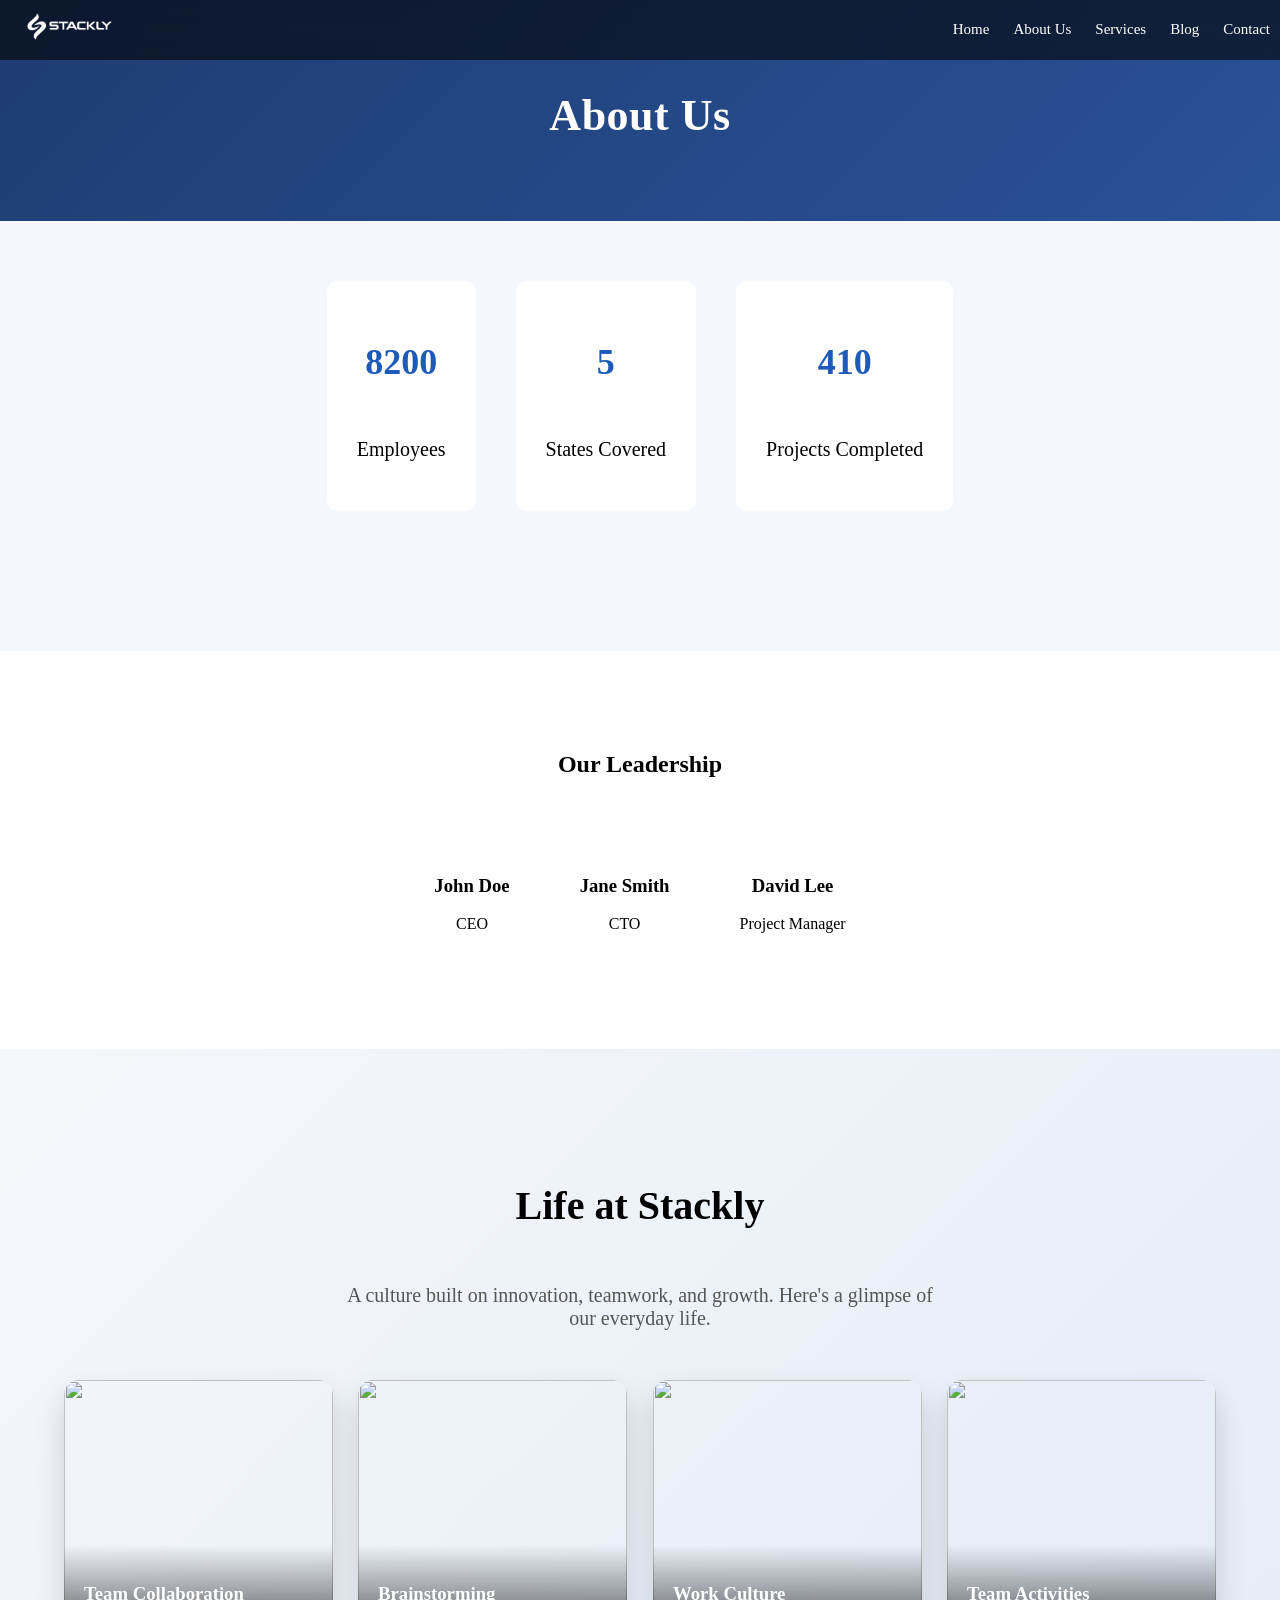
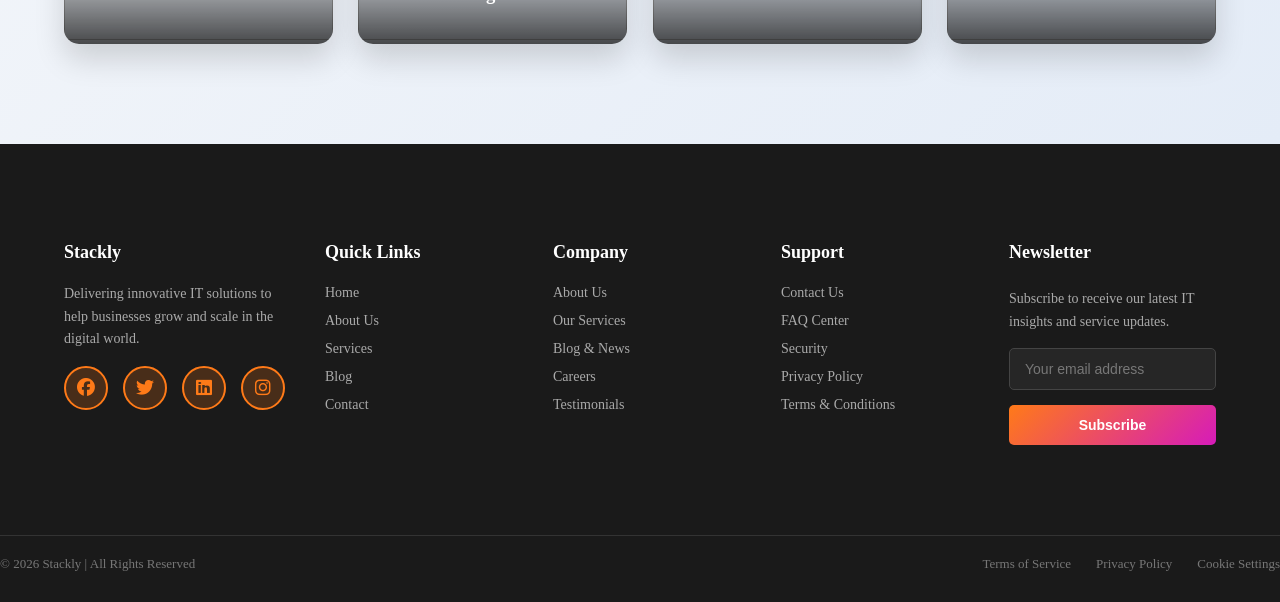
==== commit 250ef797: "added footer for all pages" ====
--- a/about.html
+++ b/about.html
@@ -138,9 +138,75 @@
 
 
 <!-- FOOTER -->
-<section class="footer">
-  <p>© 2026 Stackly. All Rights Reserved.</p>
-</section>
+<footer class="footer">
+  <div class="container footer-grid">
+
+    <div class="footer-col">
+      <h3>Stackly</h3>
+      <p>
+        Delivering innovative IT solutions to help businesses grow and scale in the digital world.
+      </p>
+      <div class="social-icons">
+        <a href="404.html" title="Facebook"><i class="fab fa-facebook"></i></a>
+        <a href="404.html" title="Twitter"><i class="fab fa-twitter"></i></a>
+        <a href="404.html" title="LinkedIn"><i class="fab fa-linkedin"></i></a>
+        <a href="404.html" title="Instagram"><i class="fab fa-instagram"></i></a>
+      </div>
+    </div>
+
+    <div class="footer-col">
+      <h3>Quick Links</h3>
+      <ul>
+        <li><a href="index.html">Home</a></li>
+        <li><a href="about.html">About Us</a></li>
+        <li><a href="services.html">Services</a></li>
+        <li><a href="blog.html">Blog</a></li>
+        <li><a href="contact.html">Contact</a></li>
+      </ul>
+    </div>
+
+    <div class="footer-col">
+      <h3>Company</h3>
+      <ul>
+        <li><a href="about.html">About Us</a></li>
+        <li><a href="services.html">Our Services</a></li>
+        <li><a href="blog.html">Blog & News</a></li>
+        <li><a href="contact.html">Careers</a></li>
+        <li><a href="404.html">Testimonials</a></li>
+      </ul>
+    </div>
+
+    <div class="footer-col">
+      <h3>Support</h3>
+      <ul>
+        <li><a href="contact.html">Contact Us</a></li>
+        <li><a href="404.html">FAQ Center</a></li>
+        <li><a href="404.html">Security</a></li>
+        <li><a href="404.html">Privacy Policy</a></li>
+        <li><a href="404.html">Terms & Conditions</a></li>
+      </ul>
+    </div>
+
+    <div class="footer-col newsletter-col">
+      <h3>Newsletter</h3>
+      <p>Subscribe to receive our latest IT insights and service updates.</p>
+      <form class="newsletter-form">
+        <input type="email" placeholder="Your email address" required>
+        <button type="submit">Subscribe</button>
+      </form>
+    </div>
+
+  </div>
+
+  <div class="footer-bottom">
+    <p>© 2026 Stackly | All Rights Reserved</p>
+    <div class="footer-links">
+      <a href="404.html">Terms of Service</a>
+      <a href="404.html">Privacy Policy</a>
+      <a href="404.html">Cookie Settings</a>
+    </div>
+  </div>
+</footer>
 
 <script src="script.js"></script>
 
